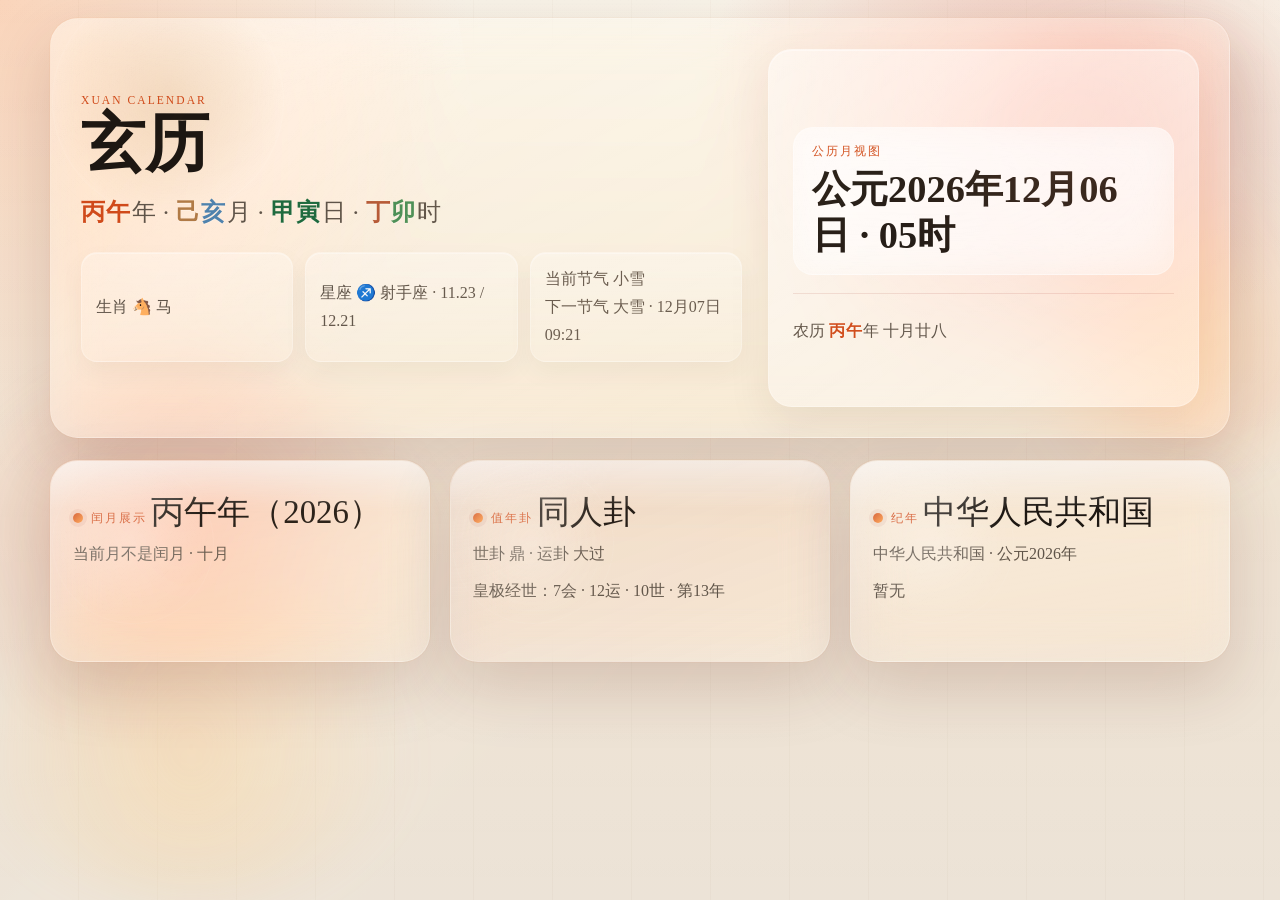
==== android/app/src/main/assets/www/index.html @ 5a355abc "Initial project import" ====
<!doctype html>
<html lang="zh-CN">
  <head>
    <meta charset="UTF-8" />
    <meta name="viewport" content="width=device-width, initial-scale=1.0" />
    <title>玄历 · 干支历法</title>
    <link rel="stylesheet" href="styles.css" />
  </head>
  <body>
    <div class="backdrop"></div>
    <main class="shell">
      <section class="hero panel">
        <div class="hero-copy">
          <p class="eyebrow">Xuan Calendar</p>
          <h1>玄历</h1>
          <div class="hero-mobile-card">
            <button id="calendarLauncherMobile" class="hero-date-trigger hero-date-trigger-mobile" type="button">
              <span class="mini-label">公历月视图</span>
              <strong id="heroDateMobile">--</strong>
            </button>
            <p id="heroLunarMobile" class="muted hero-lunar-inline">--</p>
          </div>
          <p id="heroMysticLunar" class="hero-intro">--</p>
          <div class="hero-facts">
            <p id="heroZodiac" class="hero-subline muted">--</p>
            <p id="heroSign" class="hero-subline muted">--</p>
            <p id="heroTerm" class="hero-subline muted">--</p>
          </div>
        </div>
        <div class="hero-meta">
          <button id="calendarLauncher" class="hero-date-trigger" type="button">
            <span class="mini-label">公历月视图</span>
            <strong id="heroDate">--</strong>
          </button>
          <p id="heroLunar" class="muted hero-lunar-desktop">--</p>
        </div>
      </section>

      <section class="cards-grid">
        <article class="panel stat-card">
          <p class="section-tag">闰月展示</p>
          <button id="lunarMonthsLauncher" class="card-link" type="button">--</button>
          <p id="lunarLeapStatus" class="muted">--</p>
        </article>

        <article class="panel stat-card accent-card">
          <p class="section-tag">值年卦</p>
          <button id="hexagramCard" class="card-link" type="button">--</button>
          <p id="hexagramMeta" class="muted">--</p>
          <p id="hexagramCycle" class="muted">--</p>
        </article>

        <article class="panel stat-card">
          <p class="section-tag">纪年</p>
          <button id="emperorCard" class="card-link" type="button">--</button>
          <p id="emperorEraCard" class="muted">--</p>
          <p id="emperorNoteCard" class="muted">--</p>
        </article>

      </section>
    </main>

    <div id="dateNavModal" class="modal hidden" aria-hidden="true">
      <div class="modal-backdrop" data-close-date-modal="true"></div>
      <section class="modal-panel date-modal-panel" role="dialog" aria-modal="true" aria-labelledby="monthTitle">
        <button id="closeDateNavModal" class="modal-close" type="button" aria-label="关闭">关闭</button>
        <div class="date-modal-head">
          <div>
            <p class="section-tag">公历月视图</p>
            <h2 id="monthTitle">--</h2>
          </div>
          <div class="control-actions control-actions-inline">
            <button id="jumpBtn" class="btn btn-primary">跳转</button>
            <button id="todayBtn" class="btn">今天</button>
          </div>
        </div>
        <div class="controls-panel modal-controls-panel">
          <div class="controls-grid">
            <label>
              <span>纪年</span>
              <select id="eraSelect">
                <option value="ce">公元</option>
                <option value="bce">公元前</option>
              </select>
            </label>
            <label>
              <span>年份</span>
              <input id="yearInput" type="number" min="1" step="1" />
            </label>
            <label>
              <span>月份</span>
              <input id="monthInput" type="number" min="1" max="12" step="1" />
            </label>
            <label>
              <span>日期</span>
              <input id="dayInput" type="number" min="1" max="31" step="1" />
            </label>
          </div>
          <div class="stepper-row">
            <button class="btn" data-step="year" data-amount="-1">前一年</button>
            <button class="btn" data-step="year" data-amount="1">后一年</button>
            <button class="btn" data-step="month" data-amount="-1">前一月</button>
            <button class="btn" data-step="month" data-amount="1">后一月</button>
            <button class="btn" data-step="day" data-amount="-1">前一日</button>
            <button class="btn" data-step="day" data-amount="1">后一日</button>
          </div>
        </div>
        <div class="section-head modal-section-head">
          <p class="muted">点日期可切换查看</p>
        </div>
        <div class="weekday-strip" id="weekdayStrip"></div>
        <div class="calendar-grid" id="monthGrid"></div>
      </section>
    </div>

    <div id="hexagramModal" class="modal hidden" aria-hidden="true">
      <div class="modal-backdrop" data-close-modal="true"></div>
      <section class="modal-panel" role="dialog" aria-modal="true" aria-labelledby="hexagramModalTitle">
        <button id="closeHexagramModal" class="modal-close" type="button" aria-label="关闭">关闭</button>
        <p class="section-tag">值年卦详情</p>
        <h2 id="hexagramModalTitle">--</h2>
        <div class="hexagram-modal-layout">
          <div class="hexagram-sidebar">
            <div class="hexagram-visual-wrap">
              <div id="hexagramSymbol" class="hexagram-symbol"></div>
              <div class="hexagram-meta text-card">
                <p id="hexagramTrigrams" class="muted">--</p>
                <p id="hexagramKeywords" class="muted">--</p>
              </div>
            </div>
            <div class="modal-copy hexagram-copy text-card">
              <p id="hexagramSummary">--</p>
              <p id="hexagramReading" class="muted">--</p>
            </div>
          </div>
          <div class="text-sections hexagram-text-sections">
            <article class="text-card">
              <h3>卦辞</h3>
              <p id="hexagramJudgement" class="muted">--</p>
            </article>
            <article class="text-card">
              <h3>彖辞</h3>
              <p id="hexagramTuan" class="muted">--</p>
            </article>
            <article class="text-card">
              <h3>象辞</h3>
              <p id="hexagramXiang" class="muted">--</p>
            </article>
          </div>
        </div>
      </section>
    </div>

    <div id="emperorModal" class="modal hidden" aria-hidden="true">
      <div class="modal-backdrop" data-close-emperor-modal="true"></div>
      <section class="modal-panel" role="dialog" aria-modal="true" aria-labelledby="emperorModalTitle">
        <button id="closeEmperorModal" class="modal-close" type="button" aria-label="关闭">关闭</button>
        <p class="section-tag">详情</p>
        <h2 id="emperorModalTitle">--</h2>
        <div class="emperor-meta-grid">
          <article id="emperorLifeCard" class="text-card">
            <h3>生卒</h3>
            <p id="emperorLife" class="muted">--</p>
          </article>
          <article id="emperorReignCard" class="text-card">
            <h3>在位</h3>
            <p id="emperorReign" class="muted">--</p>
          </article>
          <article class="text-card">
            <h3>年号</h3>
            <p id="emperorEra" class="muted">--</p>
          </article>
        </div>
        <div class="modal-copy">
          <p id="emperorSummary">--</p>
          <div class="text-sections emperor-sections">
            <article class="text-card">
              <h3>大事记</h3>
              <ul id="emperorEvents" class="detail-list"></ul>
            </article>
            <article class="text-card">
              <h3>战争与政局</h3>
              <ul id="emperorWars" class="detail-list"></ul>
            </article>
            <article class="text-card">
              <h3>灾异与治理压力</h3>
              <ul id="emperorCalamities" class="detail-list"></ul>
            </article>
          </div>
        </div>
      </section>
    </div>

    <div id="lunarMonthsModal" class="modal hidden" aria-hidden="true">
      <div class="modal-backdrop" data-close-lunar-modal="true"></div>
      <section class="modal-panel" role="dialog" aria-modal="true" aria-labelledby="lunarYearTitle">
        <button id="closeLunarMonthsModal" class="modal-close" type="button" aria-label="关闭">关闭</button>
        <p class="section-tag">农历月份结构</p>
        <h2 id="lunarYearTitle">--</h2>
        <p id="lunarLeapModalMeta" class="muted">闰月会单独列出</p>
        <div id="lunarMonths" class="lunar-months"></div>
      </section>
    </div>

    <script src="hexagram-originals.js"></script>
    <script src="calendar-core.js"></script>
    <script src="app.js"></script>
  </body>
</html>
---- android/app/src/main/assets/www/styles.css ----
:root {
  --bg: #f4ecde;
  --panel: rgba(255, 255, 255, 0.2);
  --panel-strong: rgba(255, 255, 255, 0.28);
  --ink: #1d1712;
  --ink-soft: #5f5449;
  --line: rgba(255, 255, 255, 0.24);
  --accent: #982d22;
  --accent-soft: #bc8140;
  --accent-deep: #6d1f17;
  --shadow: 0 24px 64px rgba(36, 26, 20, 0.12);
  --bg-top: #f8f2e7;
  --bg-mid: #f0e3d2;
  --bg-bottom: #ece3d7;
  --orb-a: rgba(188, 129, 64, 0.22);
  --orb-b: rgba(152, 45, 34, 0.18);
  --motion-a: rgba(86, 135, 183, 0.14);
  --motion-b: rgba(217, 87, 41, 0.12);
  --panel-glow: rgba(255, 255, 255, 0.5);
  --glass-highlight: rgba(255, 255, 255, 0.48);
  --glass-shadow: rgba(84, 62, 34, 0.08);
  --glass-fill: linear-gradient(180deg, rgba(255, 255, 255, 0.32), rgba(255, 255, 255, 0.16));
}

* {
  box-sizing: border-box;
}

html,
body {
  margin: 0;
  min-height: 100%;
}

body {
  position: relative;
  color: var(--ink);
  font-family: "Iowan Old Style", "Palatino Linotype", "STKaiti", "KaiTi", "Songti SC", serif;
  background:
    radial-gradient(circle at top left, var(--orb-a), transparent 30%),
    radial-gradient(circle at 80% 10%, var(--orb-b), transparent 24%),
    linear-gradient(180deg, var(--bg-top) 0%, var(--bg-mid) 56%, var(--bg-bottom) 100%);
  -webkit-tap-highlight-color: transparent;
  transition: background 360ms ease, color 240ms ease;
}

body::before,
body::after {
  content: "";
  position: fixed;
  inset: 0;
  pointer-events: none;
  z-index: 4;
  opacity: 0.72;
}

body::before {
  background:
    radial-gradient(circle at 18% 22%, rgba(255, 255, 255, 0.22), transparent 16%),
    radial-gradient(circle at 74% 18%, rgba(255, 255, 255, 0.16), transparent 14%),
    linear-gradient(120deg, transparent 22%, rgba(255, 255, 255, 0.12) 36%, transparent 54%);
  mix-blend-mode: screen;
  animation: overlaySweep 14s ease-in-out infinite;
}

body::after {
  background:
    repeating-linear-gradient(
      115deg,
      transparent 0 24px,
      rgba(255, 255, 255, 0.035) 24px 32px,
      transparent 32px 68px
    );
  mix-blend-mode: soft-light;
  animation: overlayDrift 18s linear infinite;
}

.backdrop {
  position: fixed;
  inset: 0;
  pointer-events: none;
  background:
    linear-gradient(rgba(255, 255, 255, 0.08), transparent),
    repeating-linear-gradient(
      90deg,
      transparent 0,
      transparent 78px,
      rgba(126, 90, 44, 0.03) 78px,
      rgba(126, 90, 44, 0.03) 79px
    );
  overflow: hidden;
}

.backdrop::before,
.backdrop::after {
  content: "";
  position: absolute;
  inset: auto;
  border-radius: 999px;
  filter: blur(16px);
  opacity: 1;
  mix-blend-mode: screen;
  animation: drift 18s ease-in-out infinite;
}

.backdrop::before {
  left: -10vw;
  bottom: 8vh;
  width: 46vw;
  height: 46vw;
  background:
    radial-gradient(circle at 28% 34%, rgba(255, 255, 255, 0.34), transparent 20%),
    radial-gradient(circle at 35% 35%, var(--motion-a), transparent 55%),
    radial-gradient(circle at 65% 65%, var(--motion-b), transparent 60%);
}

.backdrop::after {
  right: -12vw;
  top: 4vh;
  width: 40vw;
  height: 40vw;
  background:
    radial-gradient(circle at 32% 28%, rgba(255, 255, 255, 0.26), transparent 18%),
    radial-gradient(circle at 30% 30%, var(--motion-b), transparent 48%),
    radial-gradient(circle at 70% 68%, var(--motion-a), transparent 58%);
  animation-direction: reverse;
  animation-duration: 22s;
}

.shell {
  width: min(1180px, calc(100vw - 32px));
  margin: 0 auto;
  padding: max(18px, env(safe-area-inset-top)) 0 max(40px, env(safe-area-inset-bottom));
  position: relative;
  z-index: 1;
}

.panel {
  position: relative;
  overflow: hidden;
  border-radius: 28px;
  border: 1px solid var(--line);
  background: var(--glass-fill), var(--panel);
  -webkit-backdrop-filter: blur(22px) saturate(160%);
  backdrop-filter: blur(22px) saturate(160%);
  box-shadow:
    var(--shadow),
    inset 0 1px 0 rgba(255, 255, 255, 0.46),
    inset 0 -1px 0 rgba(255, 255, 255, 0.08);
}

.panel::before {
  content: "";
  position: absolute;
  inset: 0;
  background:
    linear-gradient(180deg, var(--panel-glow), transparent 24%),
    radial-gradient(circle at top left, rgba(255, 255, 255, 0.22), transparent 38%);
  pointer-events: none;
}

.panel::after {
  content: "";
  position: absolute;
  inset: 1px;
  border-radius: inherit;
  border: 1px solid rgba(255, 255, 255, 0.08);
  pointer-events: none;
}

.stat-card::after {
  content: "";
  position: absolute;
  right: -18px;
  bottom: -42px;
  width: 160px;
  height: 160px;
  border-radius: 50%;
  background: radial-gradient(circle, rgba(255, 255, 255, 0.24), transparent 68%);
  opacity: 0.75;
  pointer-events: none;
  animation: cardPulse 8s ease-in-out infinite;
}

.stat-card:hover {
  transform: translateY(-6px);
  box-shadow: 0 28px 60px rgba(55, 36, 14, 0.18);
}

.hero,
.stat-card,
.theme-panel,
.modal-panel {
  transition: transform 220ms ease, box-shadow 220ms ease, border-color 220ms ease, background 260ms ease;
}

.hero {
  display: grid;
  grid-template-columns: minmax(0, 1.35fr) minmax(320px, 0.88fr);
  gap: 26px;
  padding: 30px;
  margin-bottom: 22px;
  background:
    radial-gradient(circle at 12% 12%, rgba(255, 255, 255, 0.24), transparent 22%),
    radial-gradient(circle at 78% 12%, rgba(255, 255, 255, 0.18), transparent 26%),
    linear-gradient(155deg, rgba(255, 255, 255, 0.26), rgba(255, 255, 255, 0.12));
}

.hero::after {
  content: "";
  position: absolute;
  right: -48px;
  top: -34px;
  width: 230px;
  height: 230px;
  border-radius: 50%;
  background: radial-gradient(circle, rgba(188, 129, 64, 0.18), transparent 70%);
}

.hero::before {
  content: "";
  position: absolute;
  inset: -20% auto auto -10%;
  width: 48%;
  height: 160%;
  background:
    linear-gradient(180deg, rgba(255, 255, 255, 0.38), transparent 28%),
    linear-gradient(135deg, transparent 22%, rgba(255, 255, 255, 0.18) 45%, transparent 68%);
  transform: rotate(-10deg);
  opacity: 0.7;
  pointer-events: none;
  animation: sheenSweep 9s ease-in-out infinite;
}

.eyebrow,
.section-tag,
.mini-label {
  margin: 0;
  text-transform: uppercase;
  letter-spacing: 0.18em;
  font-size: 0.72rem;
  color: var(--accent);
}

.hero h1,
.hero h2,
.stat-card h3,
.section-head h2 {
  margin: 0;
  font-weight: 600;
}

.hero h1 {
  margin-top: 8px;
  font-size: clamp(2.8rem, 5vw, 4.8rem);
  line-height: 0.94;
}

.hero-copy {
  position: relative;
  z-index: 1;
}

.hero-intro {
  max-width: 42rem;
  margin: 18px 0 0;
  font-size: clamp(1.15rem, 2vw, 1.5rem);
  line-height: 1.7;
  letter-spacing: 0.02em;
}

.hero-mobile-card {
  display: none;
}

.ganzhi-token {
  display: inline-flex;
  align-items: baseline;
  gap: 1px;
}

.ganzhi-char {
  font-weight: 700;
  text-shadow: 0 1px 0 rgba(255, 255, 255, 0.28);
}

.ganzhi-suffix,
.ganzhi-sep {
  color: var(--ink-soft);
}

.tone-wood-yang {
  color: #1f6a3e;
}

.tone-wood-yin {
  color: #4b8f56;
}

.tone-fire-yang {
  color: #d04a1a;
}

.tone-fire-yin {
  color: #b65a36;
}

.tone-earth-yang {
  color: #9b5b18;
}

.tone-earth-yin {
  color: #b07a46;
}

.tone-metal-yang {
  color: #8e6d18;
}

.tone-metal-yin {
  color: #b49343;
}

.tone-water-yang {
  color: #1f5d8f;
}

.tone-water-yin {
  color: #4f82ad;
}

.hero-facts {
  display: grid;
  gap: 10px;
  margin-top: 20px;
}

.hero-subline {
  margin: 0;
  padding: 12px 14px;
  border: 1px solid rgba(255, 255, 255, 0.22);
  border-radius: 16px;
  background: linear-gradient(180deg, rgba(255, 255, 255, 0.28), rgba(255, 255, 255, 0.12));
  line-height: 1.75;
  white-space: pre-line;
  box-shadow:
    inset 0 1px 0 rgba(255, 255, 255, 0.34),
    0 10px 24px rgba(62, 44, 28, 0.05);
}

.hero-lunar-inline {
  margin: 0;
  padding-top: 16px;
  font-size: 1.02rem;
  line-height: 1.9;
}

.hero-lunar-desktop {
  margin: 0;
  padding-top: 22px;
  border-top: 1px solid rgba(152, 45, 34, 0.12);
  font-size: 1.02rem;
  line-height: 1.9;
}

.hero-meta {
  display: flex;
  flex-direction: column;
  justify-content: center;
  gap: 18px;
  align-self: stretch;
  padding: 24px;
  border-radius: 24px;
  background:
    linear-gradient(145deg, rgba(255, 255, 255, 0.22), rgba(255, 255, 255, 0.12)),
    var(--panel-strong);
  border: 1px solid rgba(255, 255, 255, 0.24);
  box-shadow:
    inset 0 1px 0 rgba(255, 255, 255, 0.44),
    0 18px 44px rgba(61, 42, 26, 0.08);
}

.hero-date-trigger {
  display: grid;
  gap: 8px;
  width: 100%;
  margin: 18px 0 0;
  padding: 16px 18px;
  border: 1px solid rgba(255, 255, 255, 0.28);
  border-radius: 20px;
  background:
    linear-gradient(180deg, rgba(255, 255, 255, 0.34), rgba(255, 255, 255, 0.14)),
    rgba(255, 255, 255, 0.18);
  color: var(--ink);
  text-align: left;
  font: inherit;
  cursor: pointer;
  transition: transform 160ms ease, border-color 160ms ease, box-shadow 160ms ease;
  -webkit-backdrop-filter: blur(18px) saturate(150%);
  backdrop-filter: blur(18px) saturate(150%);
}

.hero-date-trigger strong {
  font-size: clamp(1.8rem, 3vw, 2.9rem);
  line-height: 1.18;
  font-weight: 600;
}

.hero-date-trigger .mini-label {
  color: var(--accent);
}

.hero-date-trigger:hover {
  transform: translateY(-1px);
  border-color: rgba(255, 255, 255, 0.42);
  box-shadow:
    0 18px 32px rgba(61, 42, 26, 0.08),
    inset 0 1px 0 rgba(255, 255, 255, 0.42);
}

.card-link {
  transition: color 180ms ease, transform 180ms ease;
}

.card-link:hover {
  transform: translateX(4px);
}

.hero-date-trigger-mobile,
#heroLunarMobile {
  display: none;
}

.hero-date-trigger:active,
.card-link:active,
.btn:active {
  transform: translateY(0);
  filter: brightness(0.98);
}

.controls-panel {
  padding: 18px;
  margin-bottom: 22px;
}

.date-modal-head {
  display: flex;
  align-items: flex-end;
  justify-content: space-between;
  flex-wrap: wrap;
  gap: 16px;
}

.date-modal-head h2 {
  margin-top: 8px;
}

.date-modal-head > :first-child {
  flex: 1 1 220px;
}

.controls-grid {
  display: grid;
  grid-template-columns: repeat(4, minmax(0, 1fr));
  gap: 14px;
}

.controls-grid label {
  display: flex;
  flex-direction: column;
  gap: 8px;
}

.controls-grid span {
  font-size: 0.85rem;
  color: var(--ink-soft);
}

.controls-grid input,
.controls-grid select,
.btn {
  border: 1px solid rgba(255, 255, 255, 0.24);
  border-radius: 16px;
  background: rgba(255, 255, 255, 0.24);
  color: var(--ink);
  font: inherit;
  -webkit-backdrop-filter: blur(16px) saturate(150%);
  backdrop-filter: blur(16px) saturate(150%);
}

.controls-grid input,
.controls-grid select {
  height: 46px;
  padding: 0 14px;
}

.control-actions {
  display: flex;
  align-items: end;
  gap: 10px;
}

.control-actions-inline {
  flex-shrink: 0;
}

.btn {
  height: 46px;
  padding: 0 16px;
  cursor: pointer;
  transition: transform 160ms ease, border-color 160ms ease, background 160ms ease;
}

.btn:hover {
  transform: translateY(-1px);
  border-color: rgba(152, 45, 34, 0.28);
}

.btn-primary {
  background: linear-gradient(135deg, rgba(152, 45, 34, 0.82), rgba(188, 129, 64, 0.8));
  color: #fff8f1;
  border-color: transparent;
}

.stepper-row {
  display: grid;
  grid-template-columns: repeat(6, minmax(0, 1fr));
  gap: 10px;
  margin-top: 14px;
}

.cards-grid {
  display: grid;
  grid-template-columns: repeat(3, minmax(0, 1fr));
  gap: 20px;
  margin-bottom: 22px;
}

.stat-card {
  min-height: 202px;
  padding: 22px;
  background:
    linear-gradient(170deg, rgba(255, 255, 255, 0.3), rgba(255, 255, 255, 0.14));
}

.cards-grid .stat-card:nth-child(1) {
  animation: riseIn 700ms ease both;
}

.cards-grid .stat-card:nth-child(2) {
  animation: riseIn 700ms ease 90ms both;
}

.cards-grid .stat-card:nth-child(3) {
  animation: riseIn 700ms ease 180ms both;
}

.stat-card h3 {
  margin-top: 10px;
  font-size: clamp(1.45rem, 2.6vw, 2.05rem);
  line-height: 1.2;
}

.card-link {
  margin-top: 10px;
  padding: 0;
  border: 0;
  background: transparent;
  color: inherit;
  font: inherit;
  font-size: clamp(1.45rem, 2.6vw, 2.05rem);
  line-height: 1.2;
  text-align: left;
  cursor: pointer;
}

.card-link + .muted {
  margin-top: 12px;
}

.stat-card .section-tag {
  display: inline-flex;
  align-items: center;
  gap: 8px;
}

.stat-card .section-tag::before {
  content: "";
  width: 10px;
  height: 10px;
  border-radius: 50%;
  background: linear-gradient(135deg, var(--accent), var(--accent-soft));
  box-shadow: 0 0 0 4px rgba(152, 45, 34, 0.08);
}

.card-link:hover {
  color: var(--accent);
}

.accent-card {
  background:
    linear-gradient(160deg, rgba(152, 45, 34, 0.08), rgba(255, 255, 255, 0)),
    var(--panel);
}

.muted {
  color: var(--ink-soft);
}

.section-head {
  display: flex;
  justify-content: space-between;
  align-items: end;
  gap: 16px;
  padding: 22px 22px 10px;
}

.pillars {
  display: grid;
  grid-template-columns: repeat(4, minmax(0, 1fr));
  gap: 14px;
  padding: 8px 22px 22px;
}

.pillar-card,
.calendar-cell,
.month-chip {
  border: 1px solid var(--line);
  border-radius: 22px;
  background: rgba(255, 252, 247, 0.86);
}

.pillar-card {
  padding: 18px;
}

.pillar-label {
  font-size: 0.9rem;
  color: var(--ink-soft);
}

.pillar-value {
  display: block;
  margin-top: 8px;
  font-size: clamp(1.55rem, 2.5vw, 2.15rem);
}

.pillar-hint {
  display: block;
  margin-top: 10px;
  color: var(--ink-soft);
  font-size: 0.92rem;
}

.layout-split {
  display: grid;
  grid-template-columns: minmax(0, 1.2fr) minmax(320px, 0.8fr);
  gap: 22px;
}

.weekday-strip {
  display: grid;
  grid-template-columns: repeat(7, minmax(0, 1fr));
  gap: 8px;
  padding: 0 22px 10px;
}

.weekday-strip span {
  text-align: center;
  color: var(--ink-soft);
  font-size: 0.92rem;
}

.calendar-grid {
  display: grid;
  grid-template-columns: repeat(7, minmax(0, 1fr));
  gap: 8px;
  padding: 0 22px 22px;
}

.calendar-cell {
  min-height: 96px;
  padding: 12px;
  cursor: pointer;
  transition: transform 160ms ease, border-color 160ms ease, box-shadow 160ms ease;
}

.calendar-cell:hover {
  transform: translateY(-2px);
  border-color: rgba(152, 45, 34, 0.28);
}

.calendar-cell.dim {
  opacity: 0.52;
}

.calendar-cell.selected {
  background:
    linear-gradient(150deg, rgba(255, 255, 255, 0.34), rgba(255, 255, 255, 0.08)),
    rgba(255, 255, 255, 0.18);
  border-color: rgba(255, 255, 255, 0.38);
  box-shadow:
    0 14px 28px rgba(61, 42, 26, 0.08),
    inset 0 1px 0 rgba(255, 255, 255, 0.38);
}

.calendar-cell.today {
  outline: 1px dashed rgba(188, 129, 64, 0.7);
  outline-offset: -6px;
}

.solar-day {
  font-size: 1.2rem;
}

.lunar-day {
  margin-top: 10px;
  color: var(--ink-soft);
  font-size: 0.88rem;
  line-height: 1.45;
}

.lunar-months {
  display: grid;
  grid-template-columns: repeat(2, minmax(0, 1fr));
  gap: 10px;
  padding: 8px 0 0;
}

.month-chip {
  padding: 14px 16px;
  -webkit-backdrop-filter: blur(14px) saturate(150%);
  backdrop-filter: blur(14px) saturate(150%);
}

.month-chip strong {
  display: block;
  font-size: 1.06rem;
}

.month-chip span {
  display: block;
  margin-top: 6px;
  color: var(--ink-soft);
  font-size: 0.92rem;
}

code {
  font-family: "SFMono-Regular", Consolas, monospace;
}

@media (max-width: 1080px) {
  .controls-grid,
  .cards-grid,
  .pillars,
  .layout-split,
  .stepper-row {
    grid-template-columns: 1fr 1fr;
  }

  .controls-grid label:first-child,
  .controls-grid label:nth-child(2),
  .controls-grid label:nth-child(3),
  .controls-grid label:nth-child(4) {
    min-width: 0;
  }
}

@media (max-width: 860px) {
  .hero,
  .cards-grid,
  .layout-split,
  .pillars,
  .controls-grid {
    grid-template-columns: 1fr;
  }

  .hero {
    padding: 22px;
    gap: 18px;
    grid-template-columns: 1fr;
  }

  .cards-grid {
    gap: 14px;
  }

  .hero-facts {
    gap: 8px;
  }

  .lunar-months {
    grid-template-columns: 1fr;
  }

  .section-head {
    flex-direction: column;
    align-items: flex-start;
  }
}

@media (max-width: 560px) {
  .shell {
    width: min(100vw - 20px, 1180px);
    padding-bottom: calc(102px + env(safe-area-inset-bottom));
  }

  .hero,
  .controls-panel,
  .section-head,
  .weekday-strip,
  .calendar-grid,
  .lunar-months,
  .pillars,
  .stat-card {
    padding-left: 16px;
    padding-right: 16px;
  }

  .calendar-grid,
  .weekday-strip {
    gap: 6px;
  }

  .hero {
    padding-top: 20px;
    padding-bottom: 20px;
    border-radius: 26px;
  }

  .hero h1 {
    display: none;
  }

  .hero-date-trigger-mobile,
  #heroLunarMobile {
    display: grid;
  }

  .hero-mobile-card {
    display: block;
    margin-top: 14px;
    padding: 14px;
    border: 1px solid rgba(152, 45, 34, 0.14);
    border-radius: 20px;
    background: rgba(255, 252, 247, 0.88);
    box-shadow: 0 12px 24px rgba(152, 45, 34, 0.06);
  }

  .hero-date-trigger-mobile {
    margin-top: 0;
    padding: 0;
    border: 0;
    border-radius: 0;
    background: transparent;
    box-shadow: none;
  }

  #heroLunarMobile {
    display: block;
    margin-top: 14px;
    padding-top: 14px;
    border-top: 1px solid rgba(152, 45, 34, 0.12);
  }

  .hero-meta {
    display: none;
  }

  .hero h1 {
    font-size: clamp(2.4rem, 12vw, 3.5rem);
  }

  .hero-intro {
    font-size: 1.08rem;
  }

  .hero-subline {
    padding: 10px 12px;
    font-size: 0.95rem;
  }

  .hero-date-trigger {
    margin-top: 14px;
    padding: 14px;
  }

  .hero-date-trigger strong {
    font-size: clamp(1.55rem, 7vw, 2rem);
  }

  .hero-lunar-inline {
    padding-top: 18px;
    font-size: 0.96rem;
  }

  .stepper-row {
    grid-template-columns: 1fr 1fr;
  }

  .cards-grid {
    grid-template-columns: 1fr 1fr;
  }

  .cards-grid .stat-card:last-child {
    grid-column: 1 / -1;
  }

  .stat-card {
    min-height: auto;
    padding-top: 18px;
    padding-bottom: 18px;
  }

  .calendar-cell {
    min-height: 76px;
    padding: 8px;
  }

  .solar-day {
    font-size: 1.05rem;
  }

  .lunar-day {
    margin-top: 6px;
    font-size: 0.78rem;
    line-height: 1.35;
  }

}


.modal.hidden {
  display: none;
}

.modal {
  position: fixed;
  inset: 0;
  z-index: 20;
}

.modal-backdrop {
  position: absolute;
  inset: 0;
  background: rgba(32, 20, 10, 0.4);
  backdrop-filter: blur(10px);
}

.modal-panel {
  position: relative;
  width: min(760px, calc(100vw - 28px));
  margin: min(7vh, 48px) auto;
  max-height: min(88vh, 980px);
  overflow: auto;
  padding: 24px;
  border-radius: 28px;
  border: 1px solid rgba(255, 255, 255, 0.26);
  background:
    linear-gradient(180deg, rgba(255, 255, 255, 0.34), rgba(255, 255, 255, 0.16)),
    rgba(255, 255, 255, 0.14);
  -webkit-backdrop-filter: blur(26px) saturate(180%);
  backdrop-filter: blur(26px) saturate(180%);
  box-shadow:
    0 28px 64px rgba(45, 28, 12, 0.18),
    inset 0 1px 0 rgba(255, 255, 255, 0.4);
}

.date-modal-panel {
  width: min(1080px, calc(100vw - 28px));
}

.modal-controls-panel {
  padding: 0;
  margin: 20px 0 12px;
}

.modal-section-head {
  padding: 0 0 10px;
}

.modal-close {
  position: sticky;
  top: 0;
  z-index: 2;
  margin-left: auto;
  display: block;
  height: 38px;
  padding: 0 14px;
  border-radius: 14px;
  border: 1px solid rgba(255, 255, 255, 0.24);
  background: rgba(255, 255, 255, 0.18);
  -webkit-backdrop-filter: blur(18px) saturate(160%);
  backdrop-filter: blur(18px) saturate(160%);
  font: inherit;
  cursor: pointer;
}

.hexagram-modal-layout {
  display: grid;
  grid-template-columns: minmax(260px, 0.9fr) minmax(0, 1.4fr);
  gap: 18px;
  align-items: start;
  margin-top: 20px;
}

.hexagram-sidebar {
  display: grid;
  gap: 14px;
}

.hexagram-visual-wrap {
  display: grid;
  gap: 14px;
  align-items: start;
}

.hexagram-symbol {
  padding: 18px;
  border-radius: 22px;
  border: 1px solid rgba(255, 255, 255, 0.24);
  background: rgba(255, 255, 255, 0.16);
  -webkit-backdrop-filter: blur(18px) saturate(150%);
  backdrop-filter: blur(18px) saturate(150%);
}

.hex-line {
  position: relative;
  height: 18px;
  margin: 10px 0;
}

.hex-line.yang::before,
.hex-line.yin::before,
.hex-line.yin::after {
  content: "";
  position: absolute;
  top: 6px;
  height: 6px;
  border-radius: 999px;
}

.hex-line.yang::before {
  left: 0;
  right: 0;
  background: linear-gradient(90deg, #7d2217, #c48a47);
}

.hex-line.yin::before {
  left: 0;
  width: calc(50% - 10px);
  background: linear-gradient(90deg, #294e68, #6b8fa0);
}

.hex-line.yin::after {
  right: 0;
  width: calc(50% - 10px);
  background: linear-gradient(90deg, #294e68, #6b8fa0);
}

.hexagram-meta p {
  margin: 0 0 10px;
}

.hexagram-meta p:last-child,
.hexagram-copy p:last-child {
  margin-bottom: 0;
}

.hexagram-copy {
  min-height: 100%;
}

.modal-copy p {
  line-height: 1.8;
}

.text-sections {
  display: grid;
  grid-template-columns: repeat(3, minmax(0, 1fr));
  gap: 14px;
  margin-top: 18px;
}

.hexagram-text-sections {
  grid-template-columns: 1fr;
  margin-top: 0;
}

.text-card {
  padding: 16px;
  border-radius: 20px;
  border: 1px solid rgba(255, 255, 255, 0.24);
  background:
    linear-gradient(180deg, rgba(255, 255, 255, 0.24), rgba(255, 255, 255, 0.12)),
    rgba(255, 255, 255, 0.14);
  -webkit-backdrop-filter: blur(16px) saturate(150%);
  backdrop-filter: blur(16px) saturate(150%);
}

.hidden-card {
  display: none;
}

.text-card h3 {
  margin: 0 0 10px;
  font-size: 1rem;
}

.text-card p {
  margin: 0;
  line-height: 1.8;
  white-space: pre-line;
}

.emperor-meta-grid {
  display: grid;
  grid-template-columns: repeat(3, minmax(0, 1fr));
  gap: 14px;
  margin-top: 16px;
}

.detail-list {
  margin: 0;
  padding-left: 18px;
  color: var(--ink-soft);
  line-height: 1.75;
}

.detail-item {
  display: grid;
  grid-template-columns: minmax(82px, 112px) minmax(0, 1fr);
  gap: 10px;
  align-items: start;
}

.detail-period {
  display: inline-flex;
  align-items: center;
  justify-content: center;
  min-height: 28px;
  padding: 2px 10px;
  border-radius: 999px;
  border: 1px solid rgba(255, 255, 255, 0.24);
  background: rgba(255, 255, 255, 0.16);
  color: var(--accent);
  font-size: 0.8rem;
  line-height: 1.2;
  white-space: nowrap;
}

.detail-content {
  color: var(--ink-soft);
}

.detail-list li + li {
  margin-top: 8px;
}

@media (max-width: 860px) {
  .hexagram-modal-layout,
  .text-sections,
  .emperor-meta-grid {
    grid-template-columns: 1fr;
  }
}

@media (max-width: 640px) {
  .modal {
    padding: 0;
  }

  .modal-panel,
  .date-modal-panel {
    width: 100vw;
    max-height: 100vh;
    min-height: 100vh;
    margin: 0;
    padding: 18px 16px calc(72px + env(safe-area-inset-bottom));
    border-radius: 0;
  }

  .modal-close {
    top: 0;
    margin-bottom: 10px;
  }

  .controls-grid {
    grid-template-columns: 1fr 1fr;
  }

  .controls-grid .control-actions {
    grid-column: 1 / -1;
  }

  .control-actions {
    align-items: stretch;
  }

  .control-actions .btn {
    flex: 1;
  }

  .control-actions-inline {
    margin-left: auto;
  }

  .text-card,
  .hexagram-symbol {
    border-radius: 18px;
  }

  .detail-item {
    grid-template-columns: 1fr;
    gap: 6px;
  }

  .detail-period {
    justify-self: start;
  }
}

body[data-element-theme="fire"] {
  --accent: #d04a1a;
  --accent-soft: #ff9a3d;
  --accent-deep: #83261c;
  --orb-a: rgba(255, 125, 54, 0.28);
  --orb-b: rgba(206, 53, 31, 0.24);
  --motion-a: rgba(255, 156, 72, 0.22);
  --motion-b: rgba(201, 57, 35, 0.18);
}

body[data-element-theme="water"] {
  --bg-top: #e6eef6;
  --bg-mid: #cfdceb;
  --bg-bottom: #bfcddd;
  --panel: rgba(241, 247, 253, 0.78);
  --panel-strong: rgba(240, 246, 252, 0.92);
  --accent: #2d6794;
  --accent-soft: #69a6d1;
  --accent-deep: #184561;
  --orb-a: rgba(88, 140, 182, 0.24);
  --orb-b: rgba(36, 82, 126, 0.18);
  --motion-a: rgba(102, 166, 214, 0.24);
  --motion-b: rgba(34, 83, 126, 0.18);
}

body[data-element-theme="water"] .backdrop {
  background:
    linear-gradient(rgba(255, 255, 255, 0.06), transparent),
    repeating-linear-gradient(
      90deg,
      transparent 0,
      transparent 72px,
      rgba(63, 120, 170, 0.06) 72px,
      rgba(63, 120, 170, 0.06) 73px
    );
}

body[data-element-theme="water"]::before {
  background:
    radial-gradient(circle at 16% 28%, rgba(202, 236, 255, 0.26), transparent 18%),
    radial-gradient(circle at 76% 24%, rgba(168, 215, 249, 0.2), transparent 16%),
    linear-gradient(115deg, transparent 18%, rgba(183, 226, 255, 0.12) 34%, transparent 58%);
  animation-name: waterOverlay;
}

body[data-element-theme="water"]::after {
  background:
    repeating-linear-gradient(
      105deg,
      transparent 0 18px,
      rgba(164, 214, 246, 0.06) 18px 26px,
      transparent 26px 52px
    );
}

body[data-element-theme="wood"] {
  --accent: #2d7d4b;
  --accent-soft: #74b780;
  --accent-deep: #1b5432;
  --orb-a: rgba(92, 158, 103, 0.24);
  --orb-b: rgba(39, 98, 62, 0.16);
  --motion-a: rgba(135, 194, 117, 0.18);
  --motion-b: rgba(42, 107, 66, 0.14);
}

body[data-element-theme="metal"] {
  --bg-top: #f4f1e7;
  --bg-mid: #e4dece;
  --bg-bottom: #d8d0c0;
  --accent: #98732b;
  --accent-soft: #d0b16a;
  --accent-deep: #65501e;
  --orb-a: rgba(177, 150, 84, 0.18);
  --orb-b: rgba(99, 80, 30, 0.12);
  --motion-a: rgba(214, 191, 135, 0.16);
  --motion-b: rgba(129, 110, 58, 0.12);
}

body[data-element-theme="earth"] {
  --bg-top: #f5ede4;
  --bg-mid: #ead9c8;
  --bg-bottom: #dfc6b2;
  --accent: #a05f24;
  --accent-soft: #cd9762;
  --accent-deep: #704219;
  --orb-a: rgba(196, 136, 75, 0.22);
  --orb-b: rgba(124, 82, 31, 0.16);
  --motion-a: rgba(221, 173, 118, 0.16);
  --motion-b: rgba(120, 81, 40, 0.14);
}

body[data-element-theme="water"] .backdrop::before,
body[data-element-theme="water"] .backdrop::after {
  filter: blur(12px);
  animation-duration: 14s;
}

body[data-element-theme="water"] .backdrop::before {
  border-radius: 44% 56% 61% 39% / 57% 47% 53% 43%;
  animation-name: waterDrift;
}

body[data-element-theme="water"] .backdrop::after {
  border-radius: 59% 41% 48% 52% / 44% 60% 40% 56%;
  animation-name: waterDrift;
}

body[data-element-theme="fire"] .backdrop::before,
body[data-element-theme="fire"] .backdrop::after {
  filter: blur(22px);
  animation-duration: 10s;
}

body[data-element-theme="fire"]::before {
  background:
    radial-gradient(circle at 20% 78%, rgba(255, 196, 134, 0.2), transparent 16%),
    radial-gradient(circle at 84% 18%, rgba(255, 149, 102, 0.22), transparent 14%),
    linear-gradient(132deg, transparent 26%, rgba(255, 188, 126, 0.12) 42%, transparent 60%);
  animation-name: emberOverlay;
}

body[data-element-theme="fire"]::after {
  background:
    repeating-linear-gradient(
      128deg,
      transparent 0 22px,
      rgba(255, 193, 130, 0.05) 22px 30px,
      transparent 30px 62px
    );
}

body[data-element-theme="fire"] .hero,
body[data-element-theme="fire"] .stat-card {
  box-shadow:
    0 24px 64px rgba(97, 36, 15, 0.18),
    0 0 0 1px rgba(255, 145, 94, 0.06);
}

body[data-element-theme="fire"] .backdrop::before {
  background:
    radial-gradient(circle at 50% 75%, rgba(255, 192, 102, 0.28), transparent 45%),
    radial-gradient(circle at 48% 30%, rgba(214, 68, 40, 0.22), transparent 55%);
  animation-name: emberFloat;
}

body[data-element-theme="fire"] .backdrop::after {
  background:
    radial-gradient(circle at 60% 70%, rgba(255, 142, 67, 0.24), transparent 42%),
    radial-gradient(circle at 42% 28%, rgba(166, 35, 31, 0.2), transparent 52%);
  animation-name: emberFloat;
}

body[data-element-theme="earth"][data-earth-variant="chen"] {
  --bg-top: #e5ece8;
  --bg-mid: #ced9d2;
  --bg-bottom: #bcc8c0;
  --panel: rgba(239, 245, 241, 0.8);
  --panel-strong: rgba(239, 245, 242, 0.92);
  --accent: #5d7866;
  --accent-soft: #8aa78f;
  --accent-deep: #3f5548;
  --motion-a: rgba(117, 146, 134, 0.18);
  --motion-b: rgba(85, 129, 155, 0.14);
}

body[data-element-theme="earth"][data-earth-variant="xu"] {
  --bg-top: #f4e6dc;
  --bg-mid: #e6d1c0;
  --bg-bottom: #d7b79d;
  --panel: rgba(250, 243, 237, 0.8);
  --panel-strong: rgba(251, 243, 236, 0.92);
  --accent: #a85d2c;
  --accent-soft: #d39557;
  --accent-deep: #74401d;
  --motion-a: rgba(202, 120, 63, 0.18);
  --motion-b: rgba(120, 87, 48, 0.12);
}

body[data-element-theme="earth"][data-earth-variant="wei"] {
  --bg-top: #f5eadf;
  --bg-mid: #ead7c3;
  --bg-bottom: #ddc0a4;
  --panel: rgba(251, 244, 237, 0.8);
  --panel-strong: rgba(251, 244, 237, 0.92);
  --accent: #b36a34;
  --accent-soft: #d8a067;
  --accent-deep: #7a451f;
  --motion-a: rgba(220, 142, 74, 0.18);
  --motion-b: rgba(152, 87, 39, 0.14);
}

body[data-element-theme="earth"][data-earth-variant="chou"] {
  --bg-top: #ece9e1;
  --bg-mid: #d9d3c7;
  --bg-bottom: #c7beb0;
  --panel: rgba(247, 245, 240, 0.8);
  --panel-strong: rgba(247, 245, 240, 0.92);
  --accent: #7b7462;
  --accent-soft: #aca18c;
  --accent-deep: #57503f;
  --motion-a: rgba(163, 154, 132, 0.16);
  --motion-b: rgba(91, 103, 128, 0.12);
}

body[data-element-theme="water"] .hero,
body[data-element-theme="water"] .stat-card,
body[data-element-theme="earth"][data-earth-variant="chen"] .hero,
body[data-element-theme="earth"][data-earth-variant="chen"] .stat-card {
  box-shadow:
    0 24px 64px rgba(25, 62, 92, 0.14),
    0 0 0 1px rgba(110, 181, 226, 0.05);
}

body[data-element-theme="metal"] .hero,
body[data-element-theme="metal"] .stat-card,
body[data-element-theme="earth"][data-earth-variant="chou"] .hero,
body[data-element-theme="earth"][data-earth-variant="chou"] .stat-card {
  box-shadow:
    0 24px 64px rgba(80, 68, 33, 0.14),
    0 0 0 1px rgba(226, 209, 155, 0.06);
}

body[data-element-theme="wood"] .hero,
body[data-element-theme="wood"] .stat-card,
body[data-element-theme="earth"][data-earth-variant="wei"] .hero,
body[data-element-theme="earth"][data-earth-variant="wei"] .stat-card {
  box-shadow:
    0 24px 64px rgba(35, 75, 45, 0.14),
    0 0 0 1px rgba(122, 192, 123, 0.05);
}

body[data-element-theme="earth"][data-earth-variant="xu"] .hero,
body[data-element-theme="earth"][data-earth-variant="xu"] .stat-card {
  box-shadow:
    0 24px 64px rgba(96, 48, 22, 0.16),
    0 0 0 1px rgba(224, 147, 88, 0.06);
}

@keyframes drift {
  0% {
    transform: translate3d(0, 0, 0) rotate(0deg) scale(1);
  }
  50% {
    transform: translate3d(5vw, -3vh, 0) rotate(12deg) scale(1.06);
  }
  100% {
    transform: translate3d(0, 0, 0) rotate(0deg) scale(1);
  }
}

@keyframes waterDrift {
  0% {
    transform: translate3d(0, 0, 0) scale(1) rotate(0deg);
  }
  35% {
    transform: translate3d(6vw, -2vh, 0) scale(1.08) rotate(6deg);
  }
  65% {
    transform: translate3d(-2vw, 3vh, 0) scale(0.96) rotate(-4deg);
  }
  100% {
    transform: translate3d(0, 0, 0) scale(1) rotate(0deg);
  }
}

@keyframes emberFloat {
  0% {
    transform: translate3d(0, 0, 0) scale(0.96);
    opacity: 0.82;
  }
  40% {
    transform: translate3d(2vw, -4vh, 0) scale(1.08);
    opacity: 1;
  }
  75% {
    transform: translate3d(-1vw, -7vh, 0) scale(0.98);
    opacity: 0.88;
  }
  100% {
    transform: translate3d(0, 0, 0) scale(0.96);
    opacity: 0.82;
  }
}

@keyframes sheenSweep {
  0% {
    transform: translate3d(-8%, 0, 0) rotate(-10deg);
    opacity: 0.35;
  }
  50% {
    transform: translate3d(10%, -2%, 0) rotate(-6deg);
    opacity: 0.72;
  }
  100% {
    transform: translate3d(-8%, 0, 0) rotate(-10deg);
    opacity: 0.35;
  }
}

@keyframes cardPulse {
  0% {
    transform: scale(0.92);
    opacity: 0.42;
  }
  50% {
    transform: scale(1.06);
    opacity: 0.82;
  }
  100% {
    transform: scale(0.92);
    opacity: 0.42;
  }
}

@keyframes overlaySweep {
  0% {
    transform: translate3d(-4vw, -1vh, 0) scale(1) rotate(0deg);
    opacity: 0.46;
  }
  50% {
    transform: translate3d(4vw, 2vh, 0) scale(1.08) rotate(4deg);
    opacity: 0.86;
  }
  100% {
    transform: translate3d(-4vw, -1vh, 0) scale(1) rotate(0deg);
    opacity: 0.46;
  }
}

@keyframes overlayDrift {
  0% {
    transform: translate3d(0, 0, 0);
  }
  50% {
    transform: translate3d(2vw, -2vh, 0);
  }
  100% {
    transform: translate3d(0, 0, 0);
  }
}

@keyframes waterOverlay {
  0% {
    transform: translate3d(-2vw, 0, 0) scale(1);
    opacity: 0.54;
  }
  50% {
    transform: translate3d(3vw, -2vh, 0) scale(1.1);
    opacity: 0.9;
  }
  100% {
    transform: translate3d(-2vw, 0, 0) scale(1);
    opacity: 0.54;
  }
}

@keyframes emberOverlay {
  0% {
    transform: translate3d(0, 1vh, 0) scale(0.98);
    opacity: 0.52;
  }
  45% {
    transform: translate3d(2vw, -3vh, 0) scale(1.08);
    opacity: 0.94;
  }
  100% {
    transform: translate3d(0, 1vh, 0) scale(0.98);
    opacity: 0.52;
  }
}

@keyframes riseIn {
  0% {
    opacity: 0;
    transform: translateY(20px) scale(0.98);
  }
  100% {
    opacity: 1;
    transform: translateY(0) scale(1);
  }
}

@media (min-width: 861px) {
  .backdrop::before {
    width: 42vw;
    height: 42vw;
    left: -6vw;
    bottom: 0;
  }

  .backdrop::after {
    width: 36vw;
    height: 36vw;
    right: -8vw;
    top: 2vh;
  }

  .hero {
    min-height: 420px;
  }

  .hero-copy {
    display: flex;
    flex-direction: column;
    justify-content: center;
  }

  .hero-intro {
    max-width: 52rem;
  }

  .hero-facts {
    grid-template-columns: repeat(3, minmax(0, 1fr));
    gap: 12px;
  }

  .hero-subline {
    min-height: 98px;
    display: flex;
    align-items: center;
  }

  .cards-grid {
    align-items: stretch;
  }
}
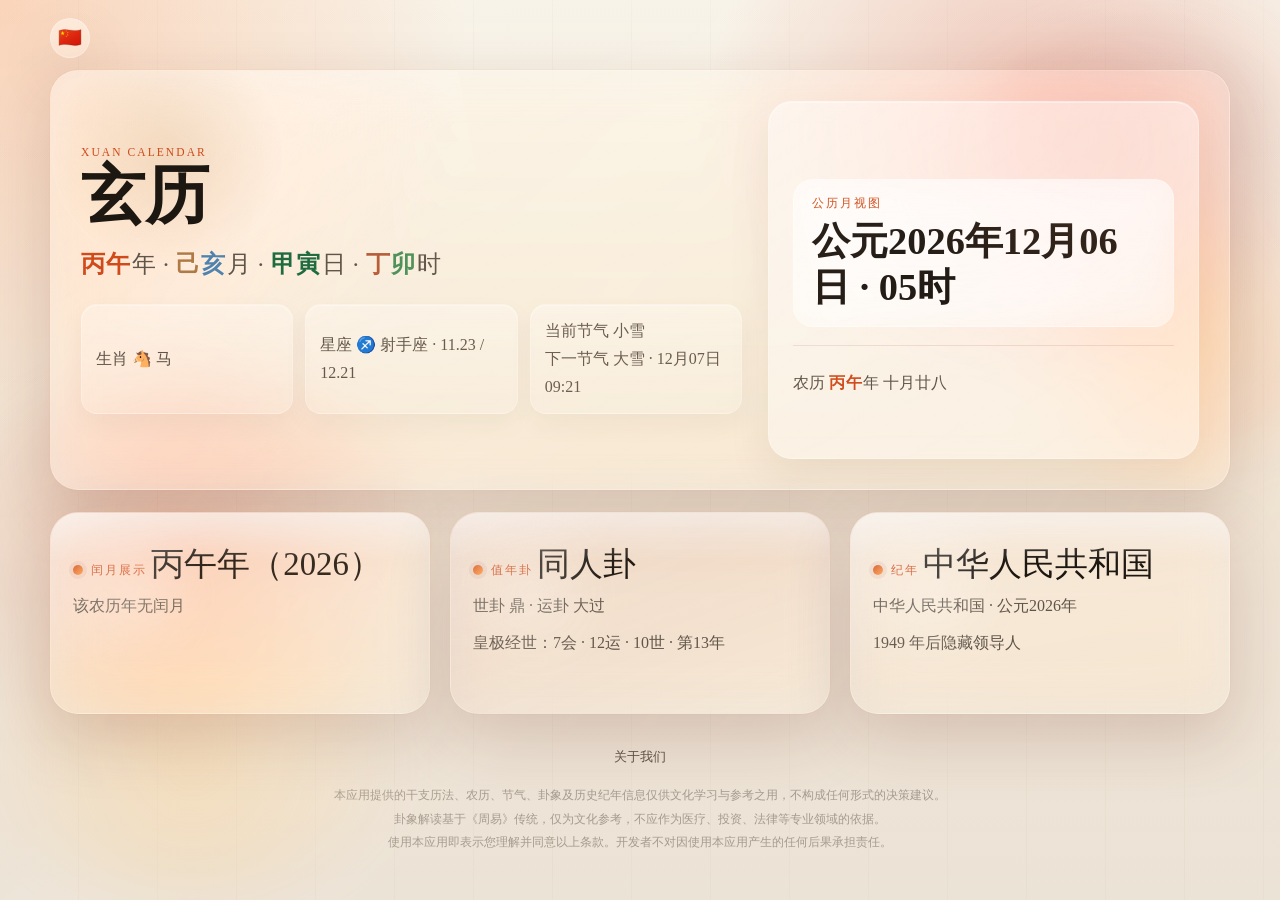
==== commit 0e4b0a62: "v1.3.1: i18n, multi-country history, swipe navigation, disclaimer - Swipe left/right to navigate day" ====
--- a/android/app/src/main/assets/www/index.html
+++ b/android/app/src/main/assets/www/index.html
@@ -9,13 +9,31 @@
   <body>
     <div class="backdrop"></div>
     <main class="shell">
+      <div class="locale-wrap">
+        <button id="localeTrigger" class="locale-trigger" type="button">🇨🇳</button>
+        <div id="localePanel" class="locale-panel hidden">
+          <p class="locale-group-label">History</p>
+          <div class="locale-options" id="countryOptions">
+            <button class="locale-opt active" data-country="cn">🇨🇳 中国</button>
+            <button class="locale-opt" data-country="us">🇺🇸 USA</button>
+            <button class="locale-opt" data-country="uk">🇬🇧 UK</button>
+            <button class="locale-opt" data-country="jp">🇯🇵 日本</button>
+          </div>
+          <p class="locale-group-label">Language</p>
+          <div class="locale-options" id="langOptions">
+            <button class="locale-opt active" data-lang="zh">中文</button>
+            <button class="locale-opt" data-lang="en">EN</button>
+            <button class="locale-opt" data-lang="ja">日本語</button>
+          </div>
+        </div>
+      </div>
       <section class="hero panel">
         <div class="hero-copy">
-          <p class="eyebrow">Xuan Calendar</p>
-          <h1>玄历</h1>
+          <p class="eyebrow" data-i18n="appSubtitle">Xuan Calendar</p>
+          <h1 data-i18n="appName">玄历</h1>
           <div class="hero-mobile-card">
             <button id="calendarLauncherMobile" class="hero-date-trigger hero-date-trigger-mobile" type="button">
-              <span class="mini-label">公历月视图</span>
+              <span class="mini-label" data-i18n="solarMonthView">公历月视图</span>
               <strong id="heroDateMobile">--</strong>
             </button>
             <p id="heroLunarMobile" class="muted hero-lunar-inline">--</p>
@@ -29,7 +47,7 @@
         </div>
         <div class="hero-meta">
           <button id="calendarLauncher" class="hero-date-trigger" type="button">
-            <span class="mini-label">公历月视图</span>
+            <span class="mini-label" data-i18n="solarMonthView">公历月视图</span>
             <strong id="heroDate">--</strong>
           </button>
           <p id="heroLunar" class="muted hero-lunar-desktop">--</p>
@@ -38,75 +56,97 @@
 
       <section class="cards-grid">
         <article class="panel stat-card">
-          <p class="section-tag">闰月展示</p>
+          <p class="section-tag" data-i18n="leapMonthLabel">闰月展示</p>
           <button id="lunarMonthsLauncher" class="card-link" type="button">--</button>
           <p id="lunarLeapStatus" class="muted">--</p>
         </article>
 
         <article class="panel stat-card accent-card">
-          <p class="section-tag">值年卦</p>
+          <p class="section-tag" data-i18n="yearHexagram">值年卦</p>
           <button id="hexagramCard" class="card-link" type="button">--</button>
           <p id="hexagramMeta" class="muted">--</p>
           <p id="hexagramCycle" class="muted">--</p>
         </article>
 
         <article class="panel stat-card">
-          <p class="section-tag">纪年</p>
+          <p class="section-tag" data-i18n="chronology">纪年</p>
           <button id="emperorCard" class="card-link" type="button">--</button>
           <p id="emperorEraCard" class="muted">--</p>
           <p id="emperorNoteCard" class="muted">--</p>
         </article>
 
       </section>
+
+      <footer class="app-footer">
+        <button id="aboutBtn" class="footer-link" type="button" data-i18n="aboutUs">关于我们</button>
+      </footer>
+
+      <section class="disclaimer-inline">
+        <p class="disclaimer-text" data-i18n="disclaimerText1">本应用提供的干支历法、农历、节气、卦象及历史纪年信息仅供文化学习与参考之用，不构成任何形式的决策建议。</p>
+        <p class="disclaimer-text" data-i18n="disclaimerText3">卦象解读基于《周易》传统，仅为文化参考，不应作为医疗、投资、法律等专业领域的依据。</p>
+        <p class="disclaimer-text" data-i18n="disclaimerText5">使用本应用即表示您理解并同意以上条款。开发者不对因使用本应用产生的任何后果承担责任。</p>
+      </section>
     </main>
+
+    <div id="aboutModal" class="modal hidden" aria-hidden="true">
+      <div class="modal-backdrop" data-close-about="true"></div>
+      <section class="modal-panel" role="dialog" aria-modal="true">
+        <button id="closeAboutModal" class="modal-close" type="button" aria-label="关闭" data-i18n="close">关闭</button>
+        <p class="section-tag" data-i18n="aboutUs">关于我们</p>
+        <h2>玄历 · Xuan Calendar</h2>
+        <div class="about-body">
+          <p class="muted" data-i18n="aboutDesc">玄历是一款开源的干支历法工具，融合中国传统历法、皇极经世卦象与多国历史纪年，帮助用户在日期与时间中发现更深层的文化脉络。</p>
+          <div class="text-card about-donate">
+            <h3 data-i18n="donateTitle">支持开发</h3>
+            <p class="muted" data-i18n="donateDesc">如果玄历对你有帮助，欢迎通过以下方式支持我们持续开发：</p>
+            <p class="donate-addr"><span class="donate-label">USDT (TRC20):</span><code id="walletAddr">TAeABo9shh83RpYWw1PkrdZEFaSHDUYKLk</code><button class="copy-btn" id="copyWalletBtn" type="button" data-i18n="copy">复制</button></p>
+          </div>
+          <div class="text-card">
+            <h3 data-i18n="openSource">开源</h3>
+            <p class="muted">GitHub: <a href="https://github.com/AerfaDr/xuanli-calendar" target="_blank" rel="noopener">xuanli-calendar</a></p>
+          </div>
+        </div>
+      </section>
+    </div>
 
     <div id="dateNavModal" class="modal hidden" aria-hidden="true">
       <div class="modal-backdrop" data-close-date-modal="true"></div>
       <section class="modal-panel date-modal-panel" role="dialog" aria-modal="true" aria-labelledby="monthTitle">
-        <button id="closeDateNavModal" class="modal-close" type="button" aria-label="关闭">关闭</button>
+        <button id="closeDateNavModal" class="modal-close" type="button" aria-label="关闭" data-i18n="close">关闭</button>
         <div class="date-modal-head">
           <div>
-            <p class="section-tag">公历月视图</p>
+            <p class="section-tag" data-i18n="solarMonthView">公历月视图</p>
             <h2 id="monthTitle">--</h2>
           </div>
           <div class="control-actions control-actions-inline">
-            <button id="jumpBtn" class="btn btn-primary">跳转</button>
-            <button id="todayBtn" class="btn">今天</button>
+            <button id="todayBtn" class="btn btn-primary" data-i18n="today">今天</button>
           </div>
         </div>
         <div class="controls-panel modal-controls-panel">
           <div class="controls-grid">
             <label>
-              <span>纪年</span>
+              <span data-i18n="eraLabel">纪年</span>
               <select id="eraSelect">
-                <option value="ce">公元</option>
-                <option value="bce">公元前</option>
+                <option value="ce" data-i18n="eraCE">公元</option>
+                <option value="bce" data-i18n="eraBCE">公元前</option>
               </select>
             </label>
             <label>
-              <span>年份</span>
+              <span data-i18n="yearLabel">年份</span>
               <input id="yearInput" type="number" min="1" step="1" />
             </label>
             <label>
-              <span>月份</span>
+              <span data-i18n="monthLabel">月份</span>
               <input id="monthInput" type="number" min="1" max="12" step="1" />
             </label>
             <label>
-              <span>日期</span>
+              <span data-i18n="dayLabel">日期</span>
               <input id="dayInput" type="number" min="1" max="31" step="1" />
             </label>
           </div>
-          <div class="stepper-row">
-            <button class="btn" data-step="year" data-amount="-1">前一年</button>
-            <button class="btn" data-step="year" data-amount="1">后一年</button>
-            <button class="btn" data-step="month" data-amount="-1">前一月</button>
-            <button class="btn" data-step="month" data-amount="1">后一月</button>
-            <button class="btn" data-step="day" data-amount="-1">前一日</button>
-            <button class="btn" data-step="day" data-amount="1">后一日</button>
-          </div>
         </div>
         <div class="section-head modal-section-head">
-          <p class="muted">点日期可切换查看</p>
+          <p class="muted" data-i18n="clickToSwitch">点日期可切换查看</p>
         </div>
         <div class="weekday-strip" id="weekdayStrip"></div>
         <div class="calendar-grid" id="monthGrid"></div>
@@ -116,8 +156,8 @@
     <div id="hexagramModal" class="modal hidden" aria-hidden="true">
       <div class="modal-backdrop" data-close-modal="true"></div>
       <section class="modal-panel" role="dialog" aria-modal="true" aria-labelledby="hexagramModalTitle">
-        <button id="closeHexagramModal" class="modal-close" type="button" aria-label="关闭">关闭</button>
-        <p class="section-tag">值年卦详情</p>
+        <button id="closeHexagramModal" class="modal-close" type="button" aria-label="关闭" data-i18n="close">关闭</button>
+        <p class="section-tag" data-i18n="hexagramDetail">值年卦详情</p>
         <h2 id="hexagramModalTitle">--</h2>
         <div class="hexagram-modal-layout">
           <div class="hexagram-sidebar">
@@ -135,15 +175,15 @@
           </div>
           <div class="text-sections hexagram-text-sections">
             <article class="text-card">
-              <h3>卦辞</h3>
+              <h3 data-i18n="judgementLabel">卦辞</h3>
               <p id="hexagramJudgement" class="muted">--</p>
             </article>
             <article class="text-card">
-              <h3>彖辞</h3>
+              <h3 data-i18n="tuanLabel">彖辞</h3>
               <p id="hexagramTuan" class="muted">--</p>
             </article>
             <article class="text-card">
-              <h3>象辞</h3>
+              <h3 data-i18n="xiangLabel">象辞</h3>
               <p id="hexagramXiang" class="muted">--</p>
             </article>
           </div>
@@ -154,20 +194,20 @@
     <div id="emperorModal" class="modal hidden" aria-hidden="true">
       <div class="modal-backdrop" data-close-emperor-modal="true"></div>
       <section class="modal-panel" role="dialog" aria-modal="true" aria-labelledby="emperorModalTitle">
-        <button id="closeEmperorModal" class="modal-close" type="button" aria-label="关闭">关闭</button>
-        <p class="section-tag">详情</p>
+        <button id="closeEmperorModal" class="modal-close" type="button" aria-label="关闭" data-i18n="close">关闭</button>
+        <p class="section-tag" data-i18n="leaderDetail">详情</p>
         <h2 id="emperorModalTitle">--</h2>
         <div class="emperor-meta-grid">
           <article id="emperorLifeCard" class="text-card">
-            <h3>生卒</h3>
+            <h3 data-i18n="lifespanLabel">生卒</h3>
             <p id="emperorLife" class="muted">--</p>
           </article>
           <article id="emperorReignCard" class="text-card">
-            <h3>在位</h3>
+            <h3 data-i18n="reignLabel">在位</h3>
             <p id="emperorReign" class="muted">--</p>
           </article>
           <article class="text-card">
-            <h3>年号</h3>
+            <h3 data-i18n="eraNameLabel">年号</h3>
             <p id="emperorEra" class="muted">--</p>
           </article>
         </div>
@@ -175,15 +215,15 @@
           <p id="emperorSummary">--</p>
           <div class="text-sections emperor-sections">
             <article class="text-card">
-              <h3>大事记</h3>
+              <h3 data-i18n="majorEvents">大事记</h3>
               <ul id="emperorEvents" class="detail-list"></ul>
             </article>
             <article class="text-card">
-              <h3>战争与政局</h3>
+              <h3 data-i18n="warsAndPolitics">战争与政局</h3>
               <ul id="emperorWars" class="detail-list"></ul>
             </article>
             <article class="text-card">
-              <h3>灾异与治理压力</h3>
+              <h3 data-i18n="crisesAndPressure">灾异与治理压力</h3>
               <ul id="emperorCalamities" class="detail-list"></ul>
             </article>
           </div>
@@ -194,16 +234,22 @@
     <div id="lunarMonthsModal" class="modal hidden" aria-hidden="true">
       <div class="modal-backdrop" data-close-lunar-modal="true"></div>
       <section class="modal-panel" role="dialog" aria-modal="true" aria-labelledby="lunarYearTitle">
-        <button id="closeLunarMonthsModal" class="modal-close" type="button" aria-label="关闭">关闭</button>
-        <p class="section-tag">农历月份结构</p>
+        <button id="closeLunarMonthsModal" class="modal-close" type="button" aria-label="关闭" data-i18n="close">关闭</button>
+        <p class="section-tag" data-i18n="lunarMonthStructure">农历月份结构</p>
         <h2 id="lunarYearTitle">--</h2>
-        <p id="lunarLeapModalMeta" class="muted">闰月会单独列出</p>
+        <p id="lunarLeapModalMeta" class="muted" data-i18n="leapMonthSingle">闰月会单独列出</p>
         <div id="lunarMonths" class="lunar-months"></div>
       </section>
     </div>
 
     <script src="hexagram-originals.js"></script>
+    <script src="hexagram-i18n.js"></script>
     <script src="calendar-core.js"></script>
+    <script src="i18n.js"></script>
+    <script src="history-i18n.js"></script>
+    <script src="history-us.js"></script>
+    <script src="history-uk.js"></script>
+    <script src="history-jp.js"></script>
     <script src="app.js"></script>
   </body>
 </html>
--- a/android/app/src/main/assets/www/styles.css
+++ b/android/app/src/main/assets/www/styles.css
@@ -733,6 +733,12 @@
   backdrop-filter: blur(14px) saturate(150%);
 }
 
+.month-chip.leap-highlight {
+  border-color: var(--accent);
+  background: linear-gradient(145deg, rgba(152, 45, 34, 0.08), rgba(255, 255, 255, 0.12)), rgba(255, 252, 247, 0.86);
+  box-shadow: 0 0 0 2px rgba(152, 45, 34, 0.12);
+}
+
 .month-chip strong {
   display: block;
   font-size: 1.06rem;
@@ -1602,6 +1608,208 @@
   }
 }
 
+.locale-wrap {
+  position: relative;
+  padding: 0 0 12px;
+}
+
+.locale-trigger {
+  width: 40px;
+  height: 40px;
+  border-radius: 50%;
+  border: 1px solid var(--line);
+  background: var(--glass-fill), var(--panel);
+  -webkit-backdrop-filter: blur(18px) saturate(150%);
+  backdrop-filter: blur(18px) saturate(150%);
+  font-size: 1.2rem;
+  line-height: 1;
+  cursor: pointer;
+  box-shadow: var(--shadow);
+  transition: transform 160ms ease, box-shadow 160ms ease;
+  display: flex;
+  align-items: center;
+  justify-content: center;
+}
+
+.locale-trigger:hover {
+  transform: scale(1.08);
+  box-shadow: 0 12px 28px rgba(61, 42, 26, 0.12);
+}
+
+.locale-panel {
+  position: absolute;
+  top: 48px;
+  left: 0;
+  z-index: 18;
+  min-width: 200px;
+  padding: 14px;
+  border-radius: 20px;
+  border: 1px solid var(--line);
+  background: var(--glass-fill), rgba(255, 255, 255, 0.88);
+  -webkit-backdrop-filter: blur(22px) saturate(160%);
+  backdrop-filter: blur(22px) saturate(160%);
+  box-shadow: 0 20px 48px rgba(36, 26, 20, 0.18);
+}
+
+.locale-panel.hidden {
+  display: none;
+}
+
+.locale-group-label {
+  margin: 0 0 6px;
+  font-size: 0.7rem;
+  text-transform: uppercase;
+  letter-spacing: 0.14em;
+  color: var(--accent);
+}
+
+.locale-group-label + .locale-group-label,
+.locale-options + .locale-group-label {
+  margin-top: 12px;
+}
+
+.locale-options {
+  display: flex;
+  flex-wrap: wrap;
+  gap: 6px;
+}
+
+.locale-opt {
+  height: 32px;
+  padding: 0 12px;
+  border: 1px solid rgba(255, 255, 255, 0.24);
+  border-radius: 16px;
+  background: rgba(255, 255, 255, 0.18);
+  color: var(--ink);
+  font: inherit;
+  font-size: 0.85rem;
+  cursor: pointer;
+  transition: background 120ms ease, border-color 120ms ease;
+}
+
+.locale-opt:hover {
+  background: rgba(255, 255, 255, 0.36);
+  border-color: rgba(255, 255, 255, 0.4);
+}
+
+.locale-opt.active {
+  background: linear-gradient(135deg, rgba(152, 45, 34, 0.72), rgba(188, 129, 64, 0.7));
+  color: #fff8f1;
+  border-color: transparent;
+}
+
+.app-footer {
+  display: flex;
+  justify-content: center;
+  align-items: center;
+  gap: 10px;
+  padding: 12px 0 4px;
+}
+
+.footer-link {
+  padding: 0;
+  border: 0;
+  background: transparent;
+  color: var(--ink-soft);
+  font: inherit;
+  font-size: 0.82rem;
+  cursor: pointer;
+  transition: color 160ms ease;
+}
+
+.footer-link:hover {
+  color: var(--accent);
+}
+
+.footer-dot {
+  color: var(--ink-soft);
+  font-size: 0.7rem;
+}
+
+.disclaimer-inline {
+  padding: 16px 0 0;
+  opacity: 0.5;
+}
+
+.disclaimer-text {
+  margin: 0 0 4px;
+  font-size: 0.72rem;
+  line-height: 1.7;
+  color: var(--ink-soft);
+  text-align: center;
+}
+
+.about-body {
+  margin-top: 16px;
+}
+
+.about-body p {
+  line-height: 1.85;
+  margin: 0 0 12px;
+}
+
+.about-donate {
+  margin-top: 14px;
+}
+
+.donate-addr {
+  display: flex;
+  align-items: center;
+  gap: 8px;
+  flex-wrap: wrap;
+  margin-top: 8px;
+}
+
+.donate-label {
+  font-size: 0.85rem;
+  color: var(--ink-soft);
+  white-space: nowrap;
+}
+
+.donate-addr code {
+  font-size: 0.78rem;
+  padding: 4px 8px;
+  border-radius: 8px;
+  background: rgba(255, 255, 255, 0.28);
+  border: 1px solid rgba(255, 255, 255, 0.22);
+  word-break: break-all;
+}
+
+.copy-btn {
+  height: 28px;
+  padding: 0 10px;
+  border: 1px solid rgba(255, 255, 255, 0.24);
+  border-radius: 8px;
+  background: rgba(255, 255, 255, 0.24);
+  color: var(--accent);
+  font: inherit;
+  font-size: 0.78rem;
+  cursor: pointer;
+  white-space: nowrap;
+}
+
+.copy-btn:hover {
+  background: rgba(255, 255, 255, 0.4);
+}
+
+.shell.swipe-left {
+  animation: swipeInFromRight 0.28s ease-out;
+}
+
+.shell.swipe-right {
+  animation: swipeInFromLeft 0.28s ease-out;
+}
+
+@keyframes swipeInFromRight {
+  from { transform: translateX(40px); opacity: 0.5; }
+  to { transform: translateX(0); opacity: 1; }
+}
+
+@keyframes swipeInFromLeft {
+  from { transform: translateX(-40px); opacity: 0.5; }
+  to { transform: translateX(0); opacity: 1; }
+}
+
 @media (min-width: 861px) {
   .backdrop::before {
     width: 42vw;
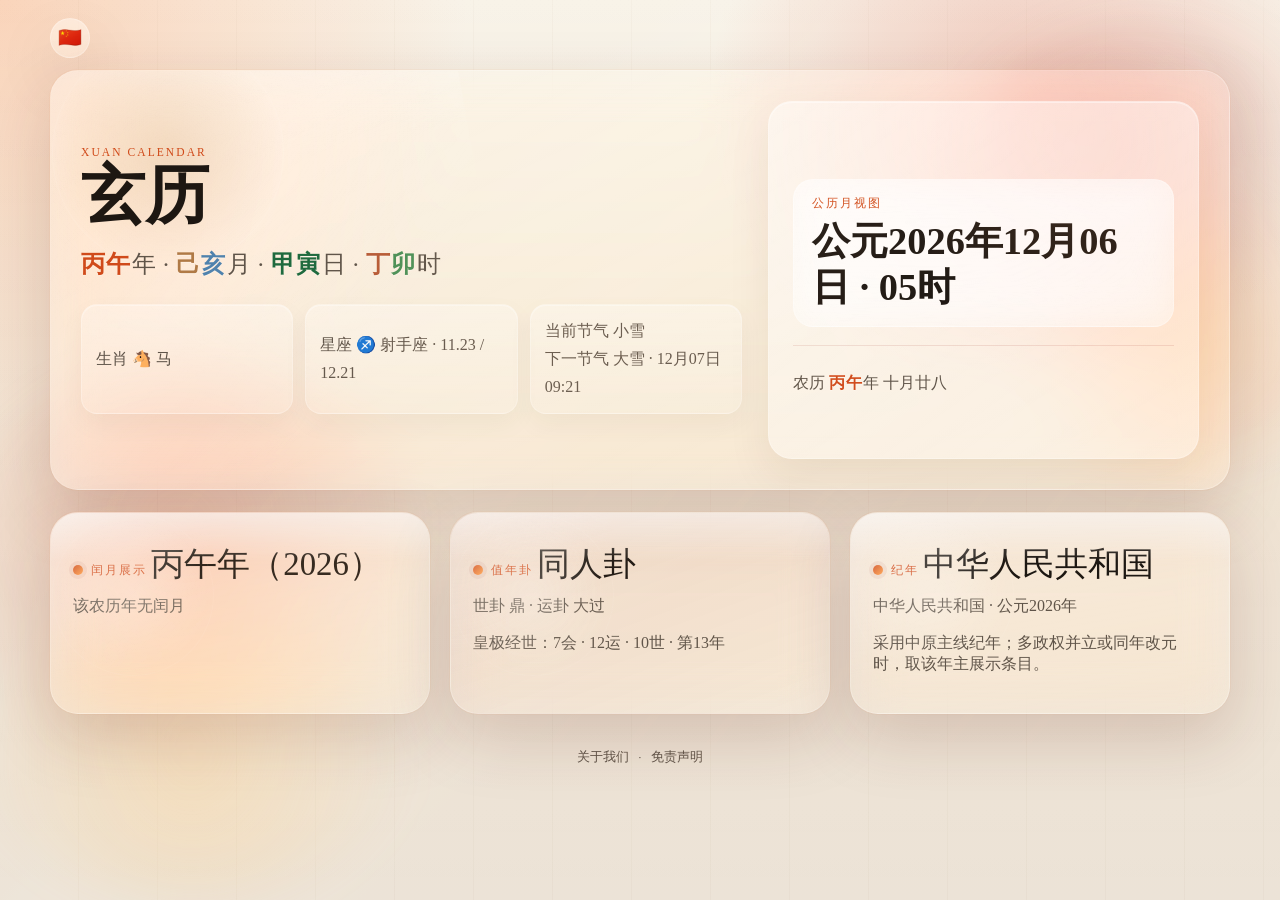
==== commit 3f46a146: "v2.0.0: product screenshots, README rewrite, 1949+ fix - Add product screenshots (CN/EN/JP home, abo" ====
--- a/android/app/src/main/assets/www/index.html
+++ b/android/app/src/main/assets/www/index.html
@@ -79,13 +79,9 @@
 
       <footer class="app-footer">
         <button id="aboutBtn" class="footer-link" type="button" data-i18n="aboutUs">关于我们</button>
+        <span class="footer-dot">·</span>
+        <button id="disclaimerBtn" class="footer-link" type="button" data-i18n="disclaimer">免责声明</button>
       </footer>
-
-      <section class="disclaimer-inline">
-        <p class="disclaimer-text" data-i18n="disclaimerText1">本应用提供的干支历法、农历、节气、卦象及历史纪年信息仅供文化学习与参考之用，不构成任何形式的决策建议。</p>
-        <p class="disclaimer-text" data-i18n="disclaimerText3">卦象解读基于《周易》传统，仅为文化参考，不应作为医疗、投资、法律等专业领域的依据。</p>
-        <p class="disclaimer-text" data-i18n="disclaimerText5">使用本应用即表示您理解并同意以上条款。开发者不对因使用本应用产生的任何后果承担责任。</p>
-      </section>
     </main>
 
     <div id="aboutModal" class="modal hidden" aria-hidden="true">
@@ -96,15 +92,33 @@
         <h2>玄历 · Xuan Calendar</h2>
         <div class="about-body">
           <p class="muted" data-i18n="aboutDesc">玄历是一款开源的干支历法工具，融合中国传统历法、皇极经世卦象与多国历史纪年，帮助用户在日期与时间中发现更深层的文化脉络。</p>
-          <div class="text-card about-donate">
-            <h3 data-i18n="donateTitle">支持开发</h3>
-            <p class="muted" data-i18n="donateDesc">如果玄历对你有帮助，欢迎通过以下方式支持我们持续开发：</p>
-            <p class="donate-addr"><span class="donate-label">USDT (TRC20):</span><code id="walletAddr">TAeABo9shh83RpYWw1PkrdZEFaSHDUYKLk</code><button class="copy-btn" id="copyWalletBtn" type="button" data-i18n="copy">复制</button></p>
-          </div>
-          <div class="text-card">
-            <h3 data-i18n="openSource">开源</h3>
-            <p class="muted">GitHub: <a href="https://github.com/AerfaDr/xuanli-calendar" target="_blank" rel="noopener">xuanli-calendar</a></p>
-          </div>
+          <div class="about-cards">
+            <div class="text-card">
+              <h3 data-i18n="donateTitle">支持开发</h3>
+              <p class="muted" data-i18n="donateDesc">如果玄历对你有帮助，欢迎通过以下方式支持我们持续开发：</p>
+              <p class="donate-addr"><span class="donate-label">USDT (TRC20):</span><code id="walletAddr">TAeABo9shh83RpYWw1PkrdZEFaSHDUYKLk</code><button class="copy-btn" id="copyWalletBtn" type="button" data-i18n="copy">复制</button></p>
+            </div>
+            <div class="text-card">
+              <h3 data-i18n="openSource">开源</h3>
+              <p class="muted">GitHub: <a href="https://github.com/zsyc2601-ship-it/xuanli-calendar" target="_blank" rel="noopener">xuanli-calendar</a></p>
+            </div>
+          </div>
+        </div>
+      </section>
+    </div>
+
+    <div id="disclaimerModal" class="modal hidden" aria-hidden="true">
+      <div class="modal-backdrop" data-close-disclaimer="true"></div>
+      <section class="modal-panel" role="dialog" aria-modal="true">
+        <button id="closeDisclaimerModal" class="modal-close" type="button" aria-label="关闭" data-i18n="close">关闭</button>
+        <p class="section-tag" data-i18n="disclaimer">免责声明</p>
+        <h2 data-i18n="disclaimerTitle">免责声明</h2>
+        <div class="about-body">
+          <p class="muted" data-i18n="disclaimerText1">本应用提供的干支历法、农历、节气、卦象及历史纪年信息仅供文化学习与参考之用，不构成任何形式的决策建议。</p>
+          <p class="muted" data-i18n="disclaimerText2">古代年份的农历与节气采用现代天文历法回推，与古代实历可能存在偏差。帝王纪年采用中原主线展示，不代表对历史的完整复原。</p>
+          <p class="muted" data-i18n="disclaimerText3">卦象解读基于《周易》传统，仅为文化参考，不应作为医疗、投资、法律等专业领域的依据。</p>
+          <p class="muted" data-i18n="disclaimerText4">外国历史数据尽力确保准确，但简化展示可能遗漏细节。如有错误欢迎在 GitHub 提交反馈。</p>
+          <p class="muted" data-i18n="disclaimerText5">使用本应用即表示您理解并同意以上条款。开发者不对因使用本应用产生的任何后果承担责任。</p>
         </div>
       </section>
     </div>
--- a/android/app/src/main/assets/www/styles.css
+++ b/android/app/src/main/assets/www/styles.css
@@ -1726,26 +1726,23 @@
   font-size: 0.7rem;
 }
 
-.disclaimer-inline {
-  padding: 16px 0 0;
-  opacity: 0.5;
-}
-
-.disclaimer-text {
-  margin: 0 0 4px;
-  font-size: 0.72rem;
-  line-height: 1.7;
-  color: var(--ink-soft);
-  text-align: center;
-}
-
 .about-body {
   margin-top: 16px;
 }
 
-.about-body p {
+.about-body > p {
   line-height: 1.85;
   margin: 0 0 12px;
+}
+
+.about-cards {
+  display: grid;
+  gap: 14px;
+  margin-top: 14px;
+}
+
+.about-cards .text-card {
+  width: 100%;
 }
 
 .about-donate {
